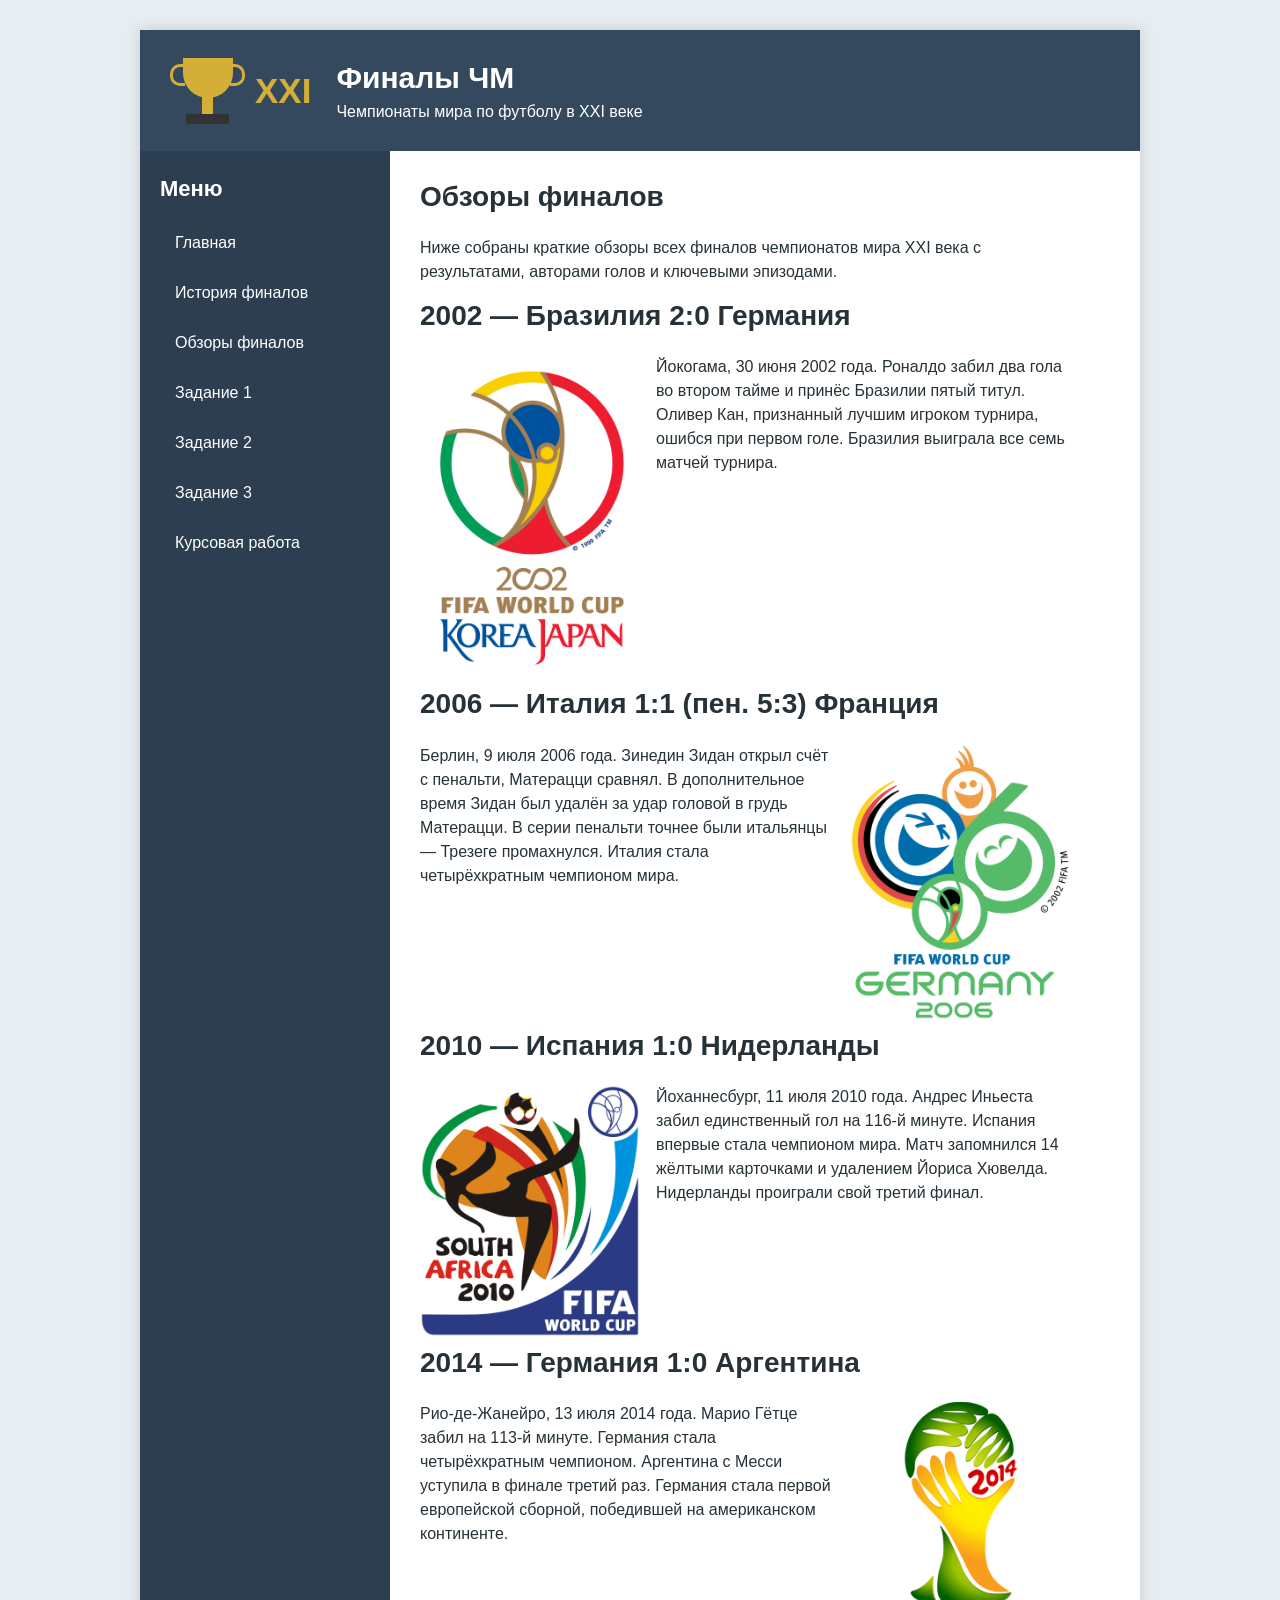
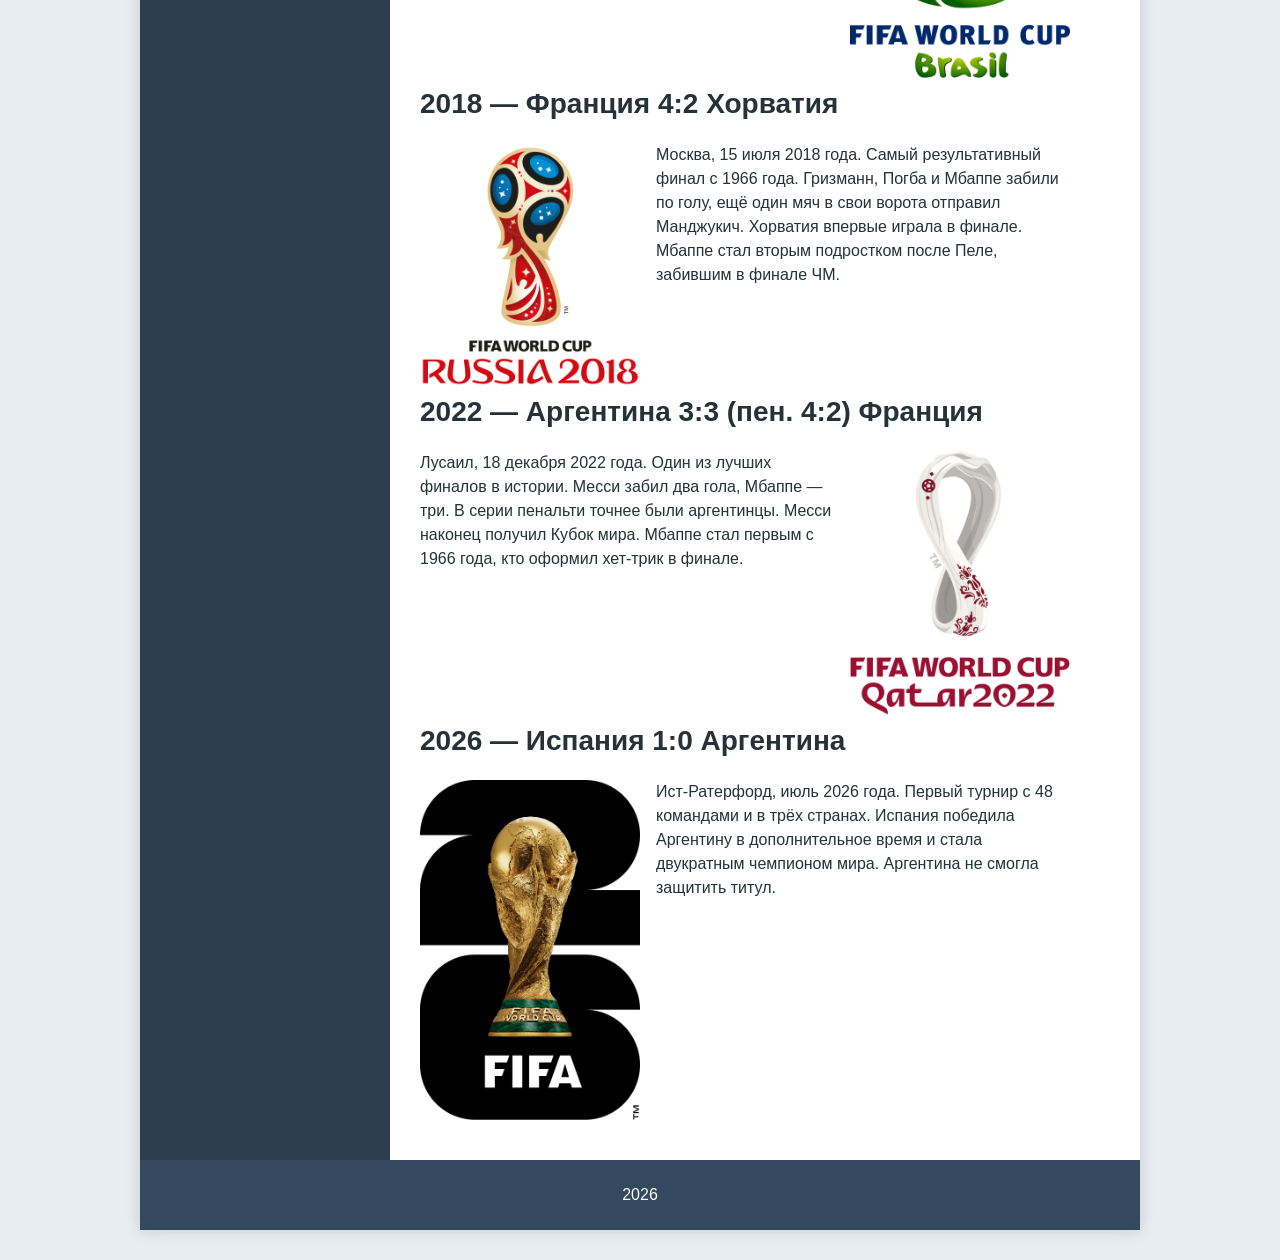
==== finals.html @ 85213d67 "Initial commit" ====
<!DOCTYPE html>
<html lang="ru">
<head>
    <meta charset="UTF-8">
    <meta name="viewport" content="width=device-width, initial-scale=1.0">

    <title>Обзоры финалов ЧМ XXI века</title>

    <link rel="stylesheet" href="css/style.css">
    <link rel="stylesheet" href="css/logo-football.css">
</head>

<body>

    <div id="container">

        <header id="header">

            <div class="football-logo">

                <div class="trophy">
                    <div class="cup"></div>
                    <div class="stem"></div>
                    <div class="base"></div>
                </div>

                <span class="football-logo__number">XXI</span>

            </div>

            <div class="header-text">
                <h1>Финалы ЧМ</h1>
                <p>Чемпионаты мира по футболу в XXI веке</p>
            </div>

        </header>


        <div id="layout">

            <nav id="menu"></nav>


            <main id="content">

                <article>

                    <h2>Обзоры финалов</h2>

                    <p>
                        Ниже собраны краткие обзоры всех финалов
                        чемпионатов мира XXI века с результатами,
                        авторами голов и ключевыми эпизодами.
                    </p>

                    <h2>2002 — Бразилия 2:0 Германия</h2>
                    <img src="images/2002.jpg" alt="Финал 2002" class="article-img">
                    <p>
                        Йокогама, 30 июня 2002 года. Роналдо забил
                        два гола во втором тайме и принёс Бразилии
                        пятый титул. Оливер Кан, признанный лучшим
                        игроком турнира, ошибся при первом голе.
                        Бразилия выиграла все семь матчей турнира.
                    </p>
                    <div class="clear"></div>

                    <h2>2006 — Италия 1:1 (пен. 5:3) Франция</h2>
                    <img src="images/2006.jpg" alt="Финал 2006" class="article-img right">
                    <p>
                        Берлин, 9 июля 2006 года. Зинедин Зидан
                        открыл счёт с пенальти, Матерацци сравнял.
                        В дополнительное время Зидан был удалён
                        за удар головой в грудь Матерацци. В серии
                        пенальти точнее были итальянцы — Трезеге
                        промахнулся. Италия стала четырёхкратным
                        чемпионом мира.
                    </p>
                    <div class="clear"></div>

                    <h2>2010 — Испания 1:0 Нидерланды</h2>
                    <img src="images/2010.jpg" alt="Финал 2010" class="article-img">
                    <p>
                        Йоханнесбург, 11 июля 2010 года. Андрес Иньеста
                        забил единственный гол на 116-й минуте.
                        Испания впервые стала чемпионом мира.
                        Матч запомнился 14 жёлтыми карточками
                        и удалением Йориса Хювелда. Нидерланды
                        проиграли свой третий финал.
                    </p>
                    <div class="clear"></div>

                    <h2>2014 — Германия 1:0 Аргентина</h2>
                    <img src="images/2014.jpg" alt="Финал 2014" class="article-img right">
                    <p>
                        Рио-де-Жанейро, 13 июля 2014 года.
                        Марио Гётце забил на 113-й минуте.
                        Германия стала четырёхкратным чемпионом.
                        Аргентина с Месси уступила в финале третий раз.
                        Германия стала первой европейской сборной,
                        победившей на американском континенте.
                    </p>
                    <div class="clear"></div>

                    <h2>2018 — Франция 4:2 Хорватия</h2>
                    <img src="images/2018.jpg" alt="Финал 2018" class="article-img">
                    <p>
                        Москва, 15 июля 2018 года. Самый результативный
                        финал с 1966 года. Гризманн, Погба и Мбаппе
                        забили по голу, ещё один мяч в свои ворота
                        отправил Манджукич. Хорватия впервые играла
                        в финале. Мбаппе стал вторым подростком после
                        Пеле, забившим в финале ЧМ.
                    </p>
                    <div class="clear"></div>

                    <h2>2022 — Аргентина 3:3 (пен. 4:2) Франция</h2>
                    <img src="images/2022.jpg" alt="Финал 2022" class="article-img right">
                    <p>
                        Лусаил, 18 декабря 2022 года. Один из лучших
                        финалов в истории. Месси забил два гола,
                        Мбаппе — три. В серии пенальти точнее были
                        аргентинцы. Месси наконец получил Кубок мира.
                        Мбаппе стал первым с 1966 года, кто оформил
                        хет-трик в финале.
                    </p>
                    <div class="clear"></div>

                    <h2>2026 — Испания 1:0 Аргентина</h2>
                    <img src="images/2026.jpg" alt="Финал 2026" class="article-img">
                    <p>
                        Ист-Ратерфорд, июль 2026 года. Первый
                        турнир с 48 командами и в трёх странах.
                        Испания победила Аргентину в дополнительное
                        время и стала двукратным чемпионом мира.
                        Аргентина не смогла защитить титул.
                    </p>
                    <div class="clear"></div>

                </article>

            </main>

        </div>


        <footer id="footer">

            <p>2026</p>

        </footer>

    </div>
    <script src="js/menu.js" defer></script>
</body>
</html>
---- css/style.css ----
* {
    box-sizing: border-box;
}

body {
    margin: 0;
    font-family: Arial, sans-serif;
    background-color: #e8edf2;
    color: #263238;
}


#container {
    width: 1000px;
    min-height: 600px;
    margin: 30px auto;

    background-color: #ffffff;

    box-shadow: 0 0 15px rgba(0, 0, 0, 0.15);
}


#header {
    min-height: 121px;
    padding: 20px 30px;

    display: flex;
    align-items: center;
    gap: 25px;

    background-color: #34495e;
    color: #ffffff;
}

.header-text h1 {
    margin: 0 0 8px;

    font-size: 30px;
}

.header-text p {
    margin: 0;

    font-size: 16px;
}


#layout {
    display: flex;
    min-height: 500px;
}


#menu {
    width: 250px;
    flex-shrink: 0;

    padding: 25px 20px;

    background-color: #2c3e50;
    color: #ffffff;
}

#menu h2 {
    margin-top: 0;
    margin-bottom: 20px;

    font-size: 22px;
}


#menu ul {
    margin: 0;
    padding: 0;

    list-style: none;
}

#menu li {
    margin-bottom: 8px;
}

#menu a {
    display: block;

    padding: 12px 15px;

    color: #ffffff;
    text-decoration: none;

    border-radius: 5px;
}

#menu a:hover {
    background-color: #3498db;
}


#content {
    flex: 1;

    padding: 30px;
    background-color: #ffffff;
}

#content article {
    max-width: 650px;
}

#content h2 {
    margin-top: 0;

    font-size: 28px;
}

#content p {
    line-height: 1.5;
}


#footer {
    min-height: 70px;

    display: flex;
    align-items: center;
    justify-content: center;

    padding: 15px;

    color: #ffffff;
    background-color: #34495e;
}

#footer p {
    margin: 0;
}

.article-img {
    float: left;
    width: 220px;
    max-width: 45%;
    margin: 0 16px 10px 0;
    border-radius: 8px;
}

.article-img.right {
    float: right;
    margin: 0 0 10px 16px;
}

.clear {
    clear: both;
}



@media (max-width: 1000px) {

    #container {
        width: 95%;
    }

}

@media (max-width: 700px) {

    #layout {
        flex-direction: column;
    }

    #menu {
        width: 100%;
    }

    #menu ul {
        display: flex;
        flex-wrap: wrap;
        gap: 8px;
    }

    #menu li {
        margin: 0;
    }

    #content {
        width: 100%;
    }

    #header {
        flex-direction: column;
        align-items: flex-start;
    }

}
---- css/logo-football.css ----
.football-logo {
    font-size: 5px;
    display: inline-flex;
    align-items: center;
    gap: 2em;
}

.trophy {
    display: flex;
    flex-direction: column;
    align-items: center;
    position: relative;
    padding: 0 2.5em;
    flex-shrink: 0;
}

.cup {
    width: 10em;
    height: 8em;
    background: #d4af37;
    border-bottom-left-radius: 5em;
    border-bottom-right-radius: 5em;
    position: relative;
    z-index: 1;
}

.cup::before,
.cup::after {
    content: "";
    position: absolute;
    top: 1.2em;
    width: 3em;
    height: 4.5em;
    border: 0.7em solid #d4af37;
    box-sizing: border-box;
    z-index: -1;
}

.cup::before {
    left: -2.5em;
    border-right: none;
    border-radius: 2em 0 0 2em;
}

.cup::after {
    right: -2.5em;
    border-left: none;
    border-radius: 0 2em 2em 0;
}

.stem {
    width: 2.2em;
    height: 3.5em;
    background: #d4af37;
    margin-top: -0.3em;
}

.base {
    width: 8.5em;
    height: 2em;
    background: #333333;
    border-radius: 0.4em;
}

.football-logo__number {
    font-size: 7em;
    font-weight: bold;
    color: #d4af37;
    font-family: Arial, sans-serif;
    line-height: 1;
}

@media (max-width: 700px) {
    .football-logo {
        font-size: 3px;
    }
}

@media (max-width: 400px) {
    .football-logo {
        font-size: 3px;
    }
}
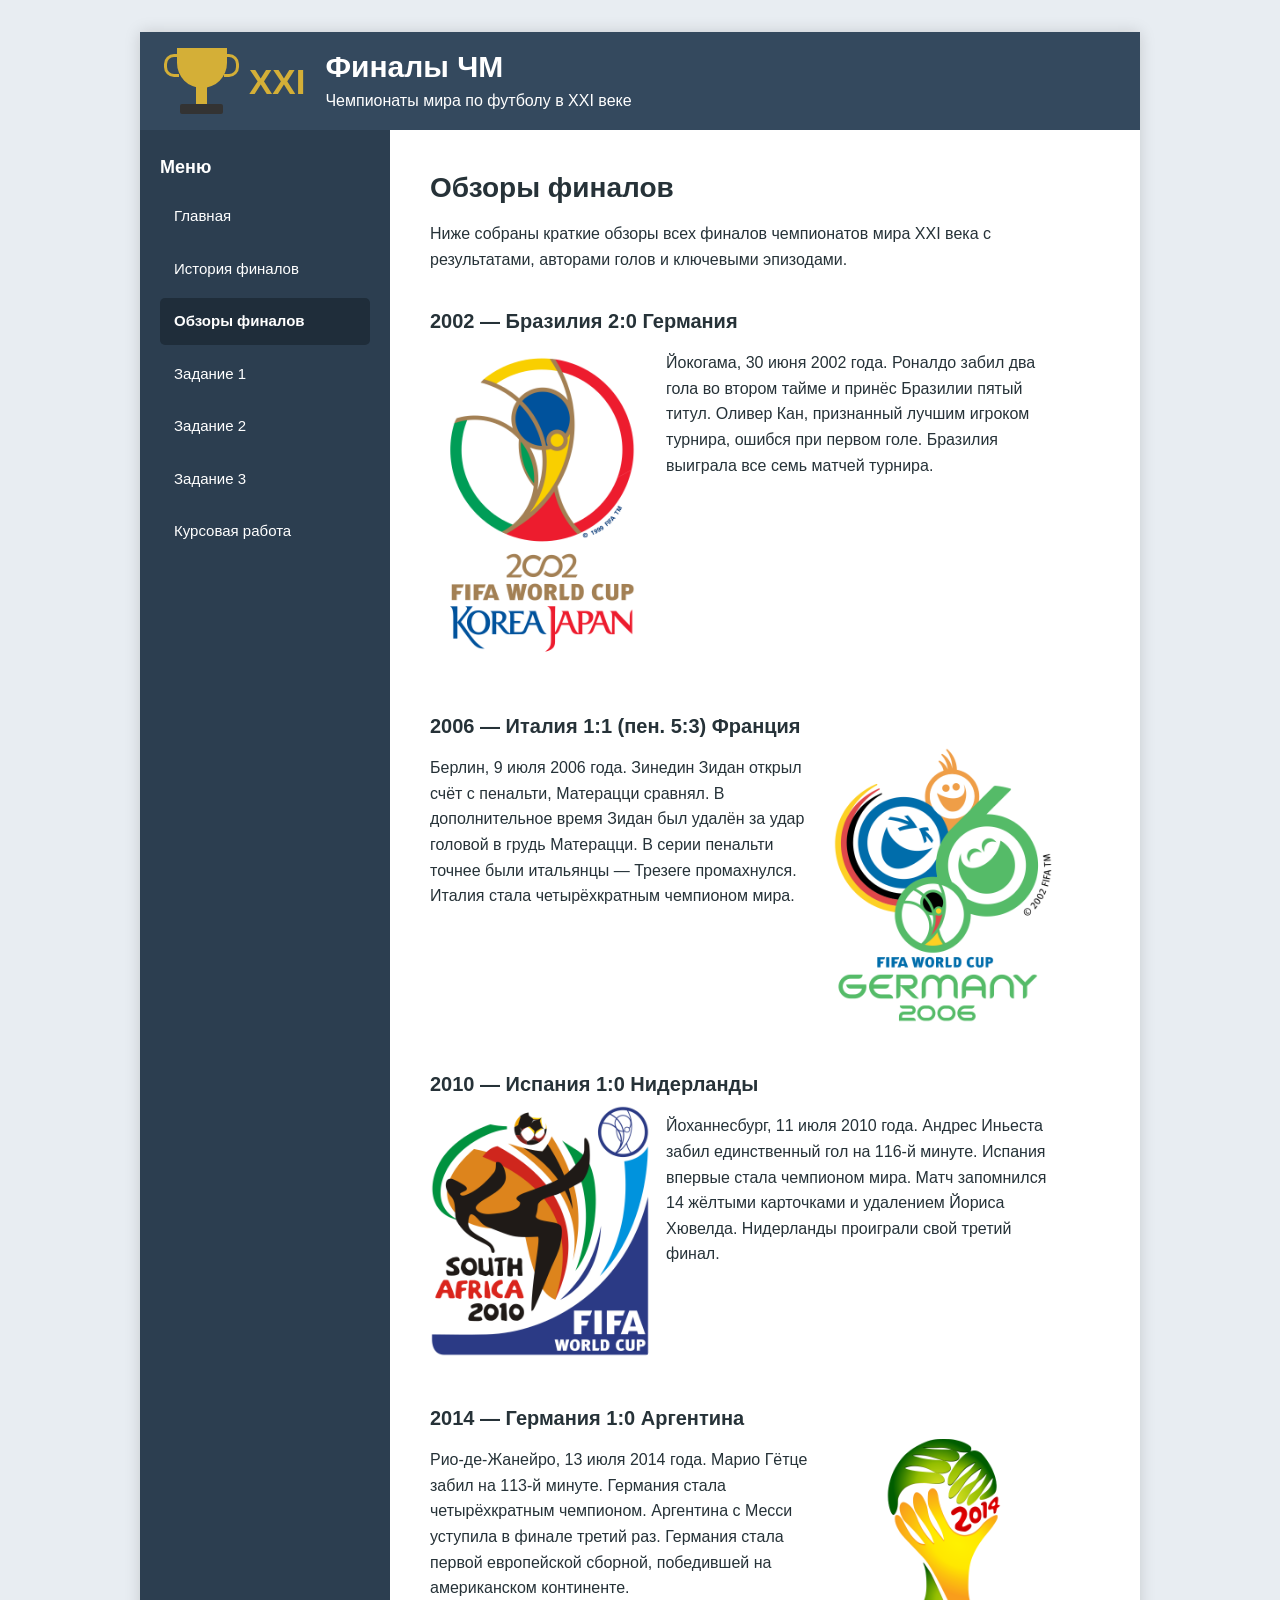
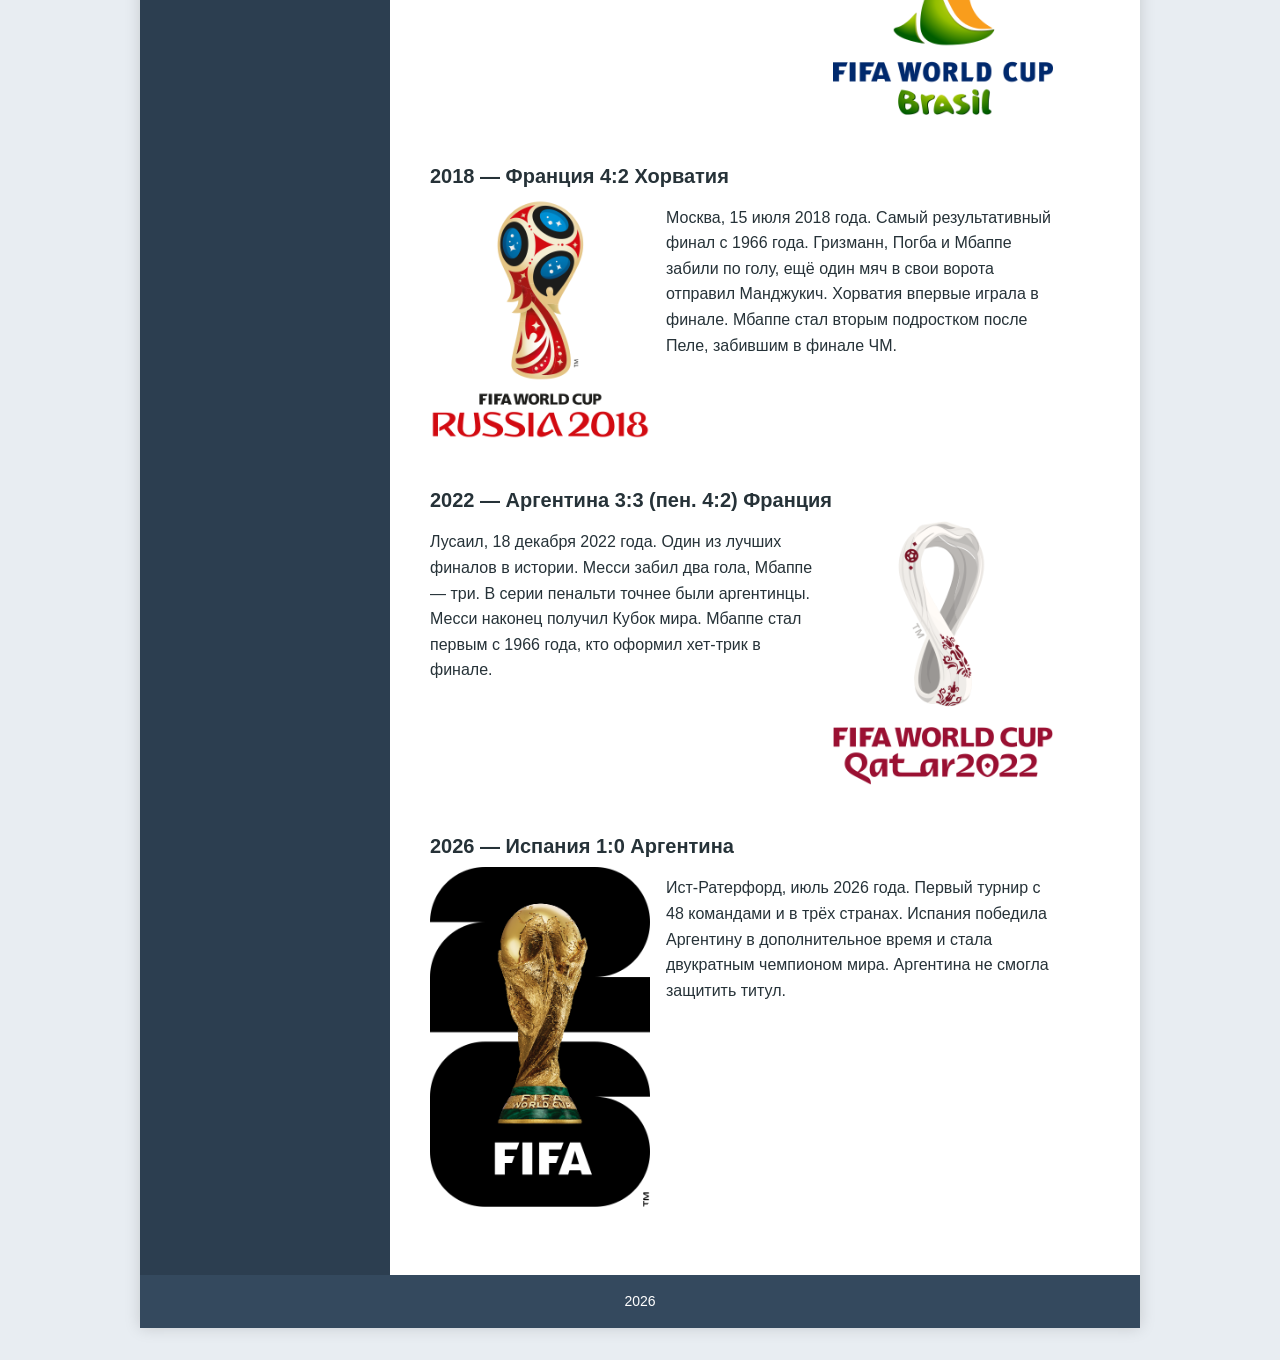
==== commit 8f272b6e: "adaptation" ====
--- a/finals.html
+++ b/finals.html
@@ -3,58 +3,43 @@
 <head>
     <meta charset="UTF-8">
     <meta name="viewport" content="width=device-width, initial-scale=1.0">
-
     <title>Обзоры финалов ЧМ XXI века</title>
-
     <link rel="stylesheet" href="css/style.css">
     <link rel="stylesheet" href="css/logo-football.css">
 </head>
+<body>
+<div id="container">
+    <header id="header">
+        <div class="football-logo">
+            <div class="trophy">
+                <div class="cup"></div>
+                <div class="stem"></div>
+                <div class="base"></div>
+            </div>
+            <span class="football-logo__number">XXI</span>
+        </div>
+        <div class="header-text">
+            <h1>Финалы ЧМ</h1>
+            <p>Чемпионаты мира по футболу в XXI веке</p>
+        </div>
+    </header>
 
-<body>
+    <div id="layout">
+        <nav id="menu"></nav>
 
-    <div id="container">
+        <main id="content">
+            <article>
+                <h2>Обзоры финалов</h2>
 
-        <header id="header">
+                <p>
+                    Ниже собраны краткие обзоры всех финалов
+                    чемпионатов мира XXI века с результатами,
+                    авторами голов и ключевыми эпизодами.
+                </p>
 
-            <div class="football-logo">
-
-                <div class="trophy">
-                    <div class="cup"></div>
-                    <div class="stem"></div>
-                    <div class="base"></div>
-                </div>
-
-                <span class="football-logo__number">XXI</span>
-
-            </div>
-
-            <div class="header-text">
-                <h1>Финалы ЧМ</h1>
-                <p>Чемпионаты мира по футболу в XXI веке</p>
-            </div>
-
-        </header>
-
-
-        <div id="layout">
-
-            <nav id="menu"></nav>
-
-
-            <main id="content">
-
-                <article>
-
-                    <h2>Обзоры финалов</h2>
-
-                    <p>
-                        Ниже собраны краткие обзоры всех финалов
-                        чемпионатов мира XXI века с результатами,
-                        авторами голов и ключевыми эпизодами.
-                    </p>
-
-                    <h2>2002 — Бразилия 2:0 Германия</h2>
-                    <img src="images/2002.jpg" alt="Финал 2002" class="article-img">
+                <section>
+                    <h3>2002 — Бразилия 2:0 Германия</h3>
+                    <img src="images/2002.jpg" alt="Роналдо празднует победу в финале ЧМ-2002" class="article-img" loading="lazy">
                     <p>
                         Йокогама, 30 июня 2002 года. Роналдо забил
                         два гола во втором тайме и принёс Бразилии
@@ -62,10 +47,11 @@
                         игроком турнира, ошибся при первом голе.
                         Бразилия выиграла все семь матчей турнира.
                     </p>
-                    <div class="clear"></div>
+                </section>
 
-                    <h2>2006 — Италия 1:1 (пен. 5:3) Франция</h2>
-                    <img src="images/2006.jpg" alt="Финал 2006" class="article-img right">
+                <section>
+                    <h3>2006 — Италия 1:1 (пен. 5:3) Франция</h3>
+                    <img src="images/2006.jpg" alt="Зинедин Зидан в финале ЧМ-2006" class="article-img right" loading="lazy">
                     <p>
                         Берлин, 9 июля 2006 года. Зинедин Зидан
                         открыл счёт с пенальти, Матерацци сравнял.
@@ -75,10 +61,11 @@
                         промахнулся. Италия стала четырёхкратным
                         чемпионом мира.
                     </p>
-                    <div class="clear"></div>
+                </section>
 
-                    <h2>2010 — Испания 1:0 Нидерланды</h2>
-                    <img src="images/2010.jpg" alt="Финал 2010" class="article-img">
+                <section>
+                    <h3>2010 — Испания 1:0 Нидерланды</h3>
+                    <img src="images/2010.jpg" alt="Андрес Иньеста забивает победный гол в финале ЧМ-2010" class="article-img" loading="lazy">
                     <p>
                         Йоханнесбург, 11 июля 2010 года. Андрес Иньеста
                         забил единственный гол на 116-й минуте.
@@ -87,10 +74,11 @@
                         и удалением Йориса Хювелда. Нидерланды
                         проиграли свой третий финал.
                     </p>
-                    <div class="clear"></div>
+                </section>
 
-                    <h2>2014 — Германия 1:0 Аргентина</h2>
-                    <img src="images/2014.jpg" alt="Финал 2014" class="article-img right">
+                <section>
+                    <h3>2014 — Германия 1:0 Аргентина</h3>
+                    <img src="images/2014.jpg" alt="Марио Гётце забивает победный гол в финале ЧМ-2014" class="article-img right" loading="lazy">
                     <p>
                         Рио-де-Жанейро, 13 июля 2014 года.
                         Марио Гётце забил на 113-й минуте.
@@ -99,10 +87,11 @@
                         Германия стала первой европейской сборной,
                         победившей на американском континенте.
                     </p>
-                    <div class="clear"></div>
+                </section>
 
-                    <h2>2018 — Франция 4:2 Хорватия</h2>
-                    <img src="images/2018.jpg" alt="Финал 2018" class="article-img">
+                <section>
+                    <h3>2018 — Франция 4:2 Хорватия</h3>
+                    <img src="images/2018.jpg" alt="Килиан Мбаппе в финале ЧМ-2018" class="article-img" loading="lazy">
                     <p>
                         Москва, 15 июля 2018 года. Самый результативный
                         финал с 1966 года. Гризманн, Погба и Мбаппе
@@ -111,10 +100,11 @@
                         в финале. Мбаппе стал вторым подростком после
                         Пеле, забившим в финале ЧМ.
                     </p>
-                    <div class="clear"></div>
+                </section>
 
-                    <h2>2022 — Аргентина 3:3 (пен. 4:2) Франция</h2>
-                    <img src="images/2022.jpg" alt="Финал 2022" class="article-img right">
+                <section>
+                    <h3>2022 — Аргентина 3:3 (пен. 4:2) Франция</h3>
+                    <img src="images/2022.jpg" alt="Лионель Месси с Кубком мира после финала ЧМ-2022" class="article-img right" loading="lazy">
                     <p>
                         Лусаил, 18 декабря 2022 года. Один из лучших
                         финалов в истории. Месси забил два гола,
@@ -123,10 +113,11 @@
                         Мбаппе стал первым с 1966 года, кто оформил
                         хет-трик в финале.
                     </p>
-                    <div class="clear"></div>
+                </section>
 
-                    <h2>2026 — Испания 1:0 Аргентина</h2>
-                    <img src="images/2026.jpg" alt="Финал 2026" class="article-img">
+                <section>
+                    <h3>2026 — Испания 1:0 Аргентина</h3>
+                    <img src="images/2026.jpg" alt="Сборная Испании празднует победу в финале ЧМ-2026" class="article-img" loading="lazy">
                     <p>
                         Ист-Ратерфорд, июль 2026 года. Первый
                         турнир с 48 командами и в трёх странах.
@@ -134,22 +125,15 @@
                         время и стала двукратным чемпионом мира.
                         Аргентина не смогла защитить титул.
                     </p>
-                    <div class="clear"></div>
+                </section>
+            </article>
+        </main>
+    </div>
 
-                </article>
-
-            </main>
-
-        </div>
-
-
-        <footer id="footer">
-
-            <p>2026</p>
-
-        </footer>
-
-    </div>
-    <script src="js/menu.js" defer></script>
+    <footer id="footer">
+        <p>2026</p>
+    </footer>
+</div>
+<script src="js/menu.js" defer></script>
 </body>
 </html>
--- a/css/style.css
+++ b/css/style.css
@@ -1,195 +1,200 @@
-* {
-    box-sizing: border-box;
-}
+*, *::before, *::after { box-sizing: border-box; }
+
+html { -webkit-text-size-adjust: 100%; }
 
 body {
     margin: 0;
     font-family: Arial, sans-serif;
     background-color: #e8edf2;
     color: #263238;
-}
-
+    line-height: 1.5;
+}
+
+img { max-width: 100%; height: auto; display: block; }
 
 #container {
-    width: 1000px;
-    min-height: 600px;
-    margin: 30px auto;
-
+    width: 100%;
+    max-width: 1000px;
+    margin: 0 auto;
+    min-height: 100vh;
+    display: flex;
+    flex-direction: column;
     background-color: #ffffff;
-
     box-shadow: 0 0 15px rgba(0, 0, 0, 0.15);
 }
 
-
 #header {
-    min-height: 121px;
-    padding: 20px 30px;
-
+    padding: 0.75rem 1rem;
     display: flex;
     align-items: center;
-    gap: 25px;
-
+    gap: 0.75rem;
+    flex-wrap: wrap;
     background-color: #34495e;
     color: #ffffff;
 }
 
 .header-text h1 {
-    margin: 0 0 8px;
-
-    font-size: 30px;
+    margin: 0 0 0.25rem;
+    font-size: clamp(1.125rem, 5vw, 1.875rem);
+    line-height: 1.2;
 }
 
 .header-text p {
     margin: 0;
-
-    font-size: 16px;
-}
-
+    font-size: clamp(0.75rem, 3vw, 1rem);
+}
 
 #layout {
-    display: flex;
-    min-height: 500px;
-}
-
+    display: grid;
+    grid-template-columns: 1fr;
+    flex: 1;
+}
 
 #menu {
-    width: 250px;
-    flex-shrink: 0;
-
-    padding: 25px 20px;
-
+    padding: 1rem;
     background-color: #2c3e50;
     color: #ffffff;
 }
 
-#menu h2 {
-    margin-top: 0;
-    margin-bottom: 20px;
-
-    font-size: 22px;
-}
-
+#menu .menu-title {
+    margin: 0 0 0.75rem;
+    font-size: 1.125rem;
+    font-weight: bold;
+}
 
 #menu ul {
     margin: 0;
     padding: 0;
-
     list-style: none;
 }
 
-#menu li {
-    margin-bottom: 8px;
-}
+#menu li { margin-bottom: 0.375rem; }
+#menu li:last-child { margin-bottom: 0; }
 
 #menu a {
     display: block;
-
-    padding: 12px 15px;
-
+    padding: 0.75rem 0.875rem;
     color: #ffffff;
     text-decoration: none;
-
     border-radius: 5px;
-}
-
-#menu a:hover {
+    font-size: 0.9375rem;
+}
+
+#menu a:hover,
+#menu a:focus-visible {
     background-color: #3498db;
-}
-
+    outline: 2px solid #ffffff;
+    outline-offset: 2px;
+}
+
+#menu a.active {
+    background-color: #1f2d3a;
+    font-weight: bold;
+}
+
+@media (max-width: 599px) {
+    #menu ul {
+        display: flex;
+        gap: 0.5rem;
+        overflow-x: auto;
+        padding-bottom: 0.5rem;
+        -webkit-overflow-scrolling: touch;
+    }
+    #menu li {
+        margin: 0;
+        flex-shrink: 0;
+    }
+    #menu a { white-space: nowrap; }
+}
 
 #content {
-    flex: 1;
-
-    padding: 30px;
+    padding: 1rem;
     background-color: #ffffff;
 }
 
-#content article {
-    max-width: 650px;
-}
+#content article { display: flow-root; }
+#content section { display: flow-root; margin-bottom: 1rem; }
 
 #content h2 {
-    margin-top: 0;
-
-    font-size: 28px;
-}
-
-#content p {
-    line-height: 1.5;
-}
-
+    margin-top: 1.5rem;
+    margin-bottom: 0.75rem;
+    font-size: clamp(1.25rem, 4.5vw, 1.75rem);
+    line-height: 1.25;
+}
+
+#content h2:first-child { margin-top: 0; }
+
+#content h3 {
+    margin-top: 1.25rem;
+    margin-bottom: 0.5rem;
+    font-size: clamp(1.0625rem, 3.5vw, 1.25rem);
+    line-height: 1.3;
+}
+
+#content p { line-height: 1.6; }
+
+.article-img {
+    float: none;
+    width: 100%;
+    max-width: 100%;
+    margin: 0 0 1rem;
+    border-radius: 8px;
+}
+
+.article-img.right {
+    float: none;
+    margin: 0 0 1rem;
+}
 
 #footer {
-    min-height: 70px;
-
+    padding: 1rem;
     display: flex;
     align-items: center;
     justify-content: center;
-
-    padding: 15px;
-
     color: #ffffff;
     background-color: #34495e;
-}
-
-#footer p {
-    margin: 0;
-}
-
-.article-img {
-    float: left;
-    width: 220px;
-    max-width: 45%;
-    margin: 0 16px 10px 0;
-    border-radius: 8px;
-}
-
-.article-img.right {
-    float: right;
-    margin: 0 0 10px 16px;
-}
-
-.clear {
-    clear: both;
-}
-
-
-
-@media (max-width: 1000px) {
-
+    font-size: 0.875rem;
+}
+
+#footer p { margin: 0; }
+
+@media (min-width: 600px) {
     #container {
-        width: 95%;
-    }
-
-}
-
-@media (max-width: 700px) {
-
-    #layout {
-        flex-direction: column;
-    }
-
-    #menu {
-        width: 100%;
-    }
-
-    #menu ul {
-        display: flex;
-        flex-wrap: wrap;
-        gap: 8px;
-    }
-
-    #menu li {
-        margin: 0;
-    }
-
-    #content {
-        width: 100%;
-    }
-
+        width: 96%;
+        margin: 0.5rem auto;
+    }
     #header {
-        flex-direction: column;
-        align-items: flex-start;
-    }
-
+        padding: 1rem 1.5rem;
+        gap: 1.25rem;
+        flex-wrap: nowrap;
+    }
+    #content { padding: 1.5rem 2rem; }
+    #menu { padding: 1.25rem 1.5rem; }
+    .article-img {
+        float: left;
+        width: 40%;
+        max-width: 220px;
+        margin: 0 1rem 0.75rem 0;
+    }
+    .article-img.right {
+        float: right;
+        margin: 0 0 0.75rem 1rem;
+    }
+}
+
+@media (min-width: 900px) {
+    #container {
+        width: 94%;
+        margin: 1rem auto;
+    }
+    #layout { grid-template-columns: 240px 1fr; }
+    #menu { padding: 1.5rem 1.25rem; }
+    #content { padding: 2rem; }
+    #content article { max-width: 70ch; }
+}
+
+@media (min-width: 1200px) {
+    #container { margin: 2rem auto; }
+    #layout { grid-template-columns: 250px 1fr; }
+    #content { padding: 2.5rem; }
 }
--- a/css/logo-football.css
+++ b/css/logo-football.css
@@ -70,12 +70,6 @@
     line-height: 1;
 }
 
-@media (max-width: 700px) {
-    .football-logo {
-        font-size: 3px;
-    }
-}
-
 @media (max-width: 400px) {
     .football-logo {
         font-size: 3px;
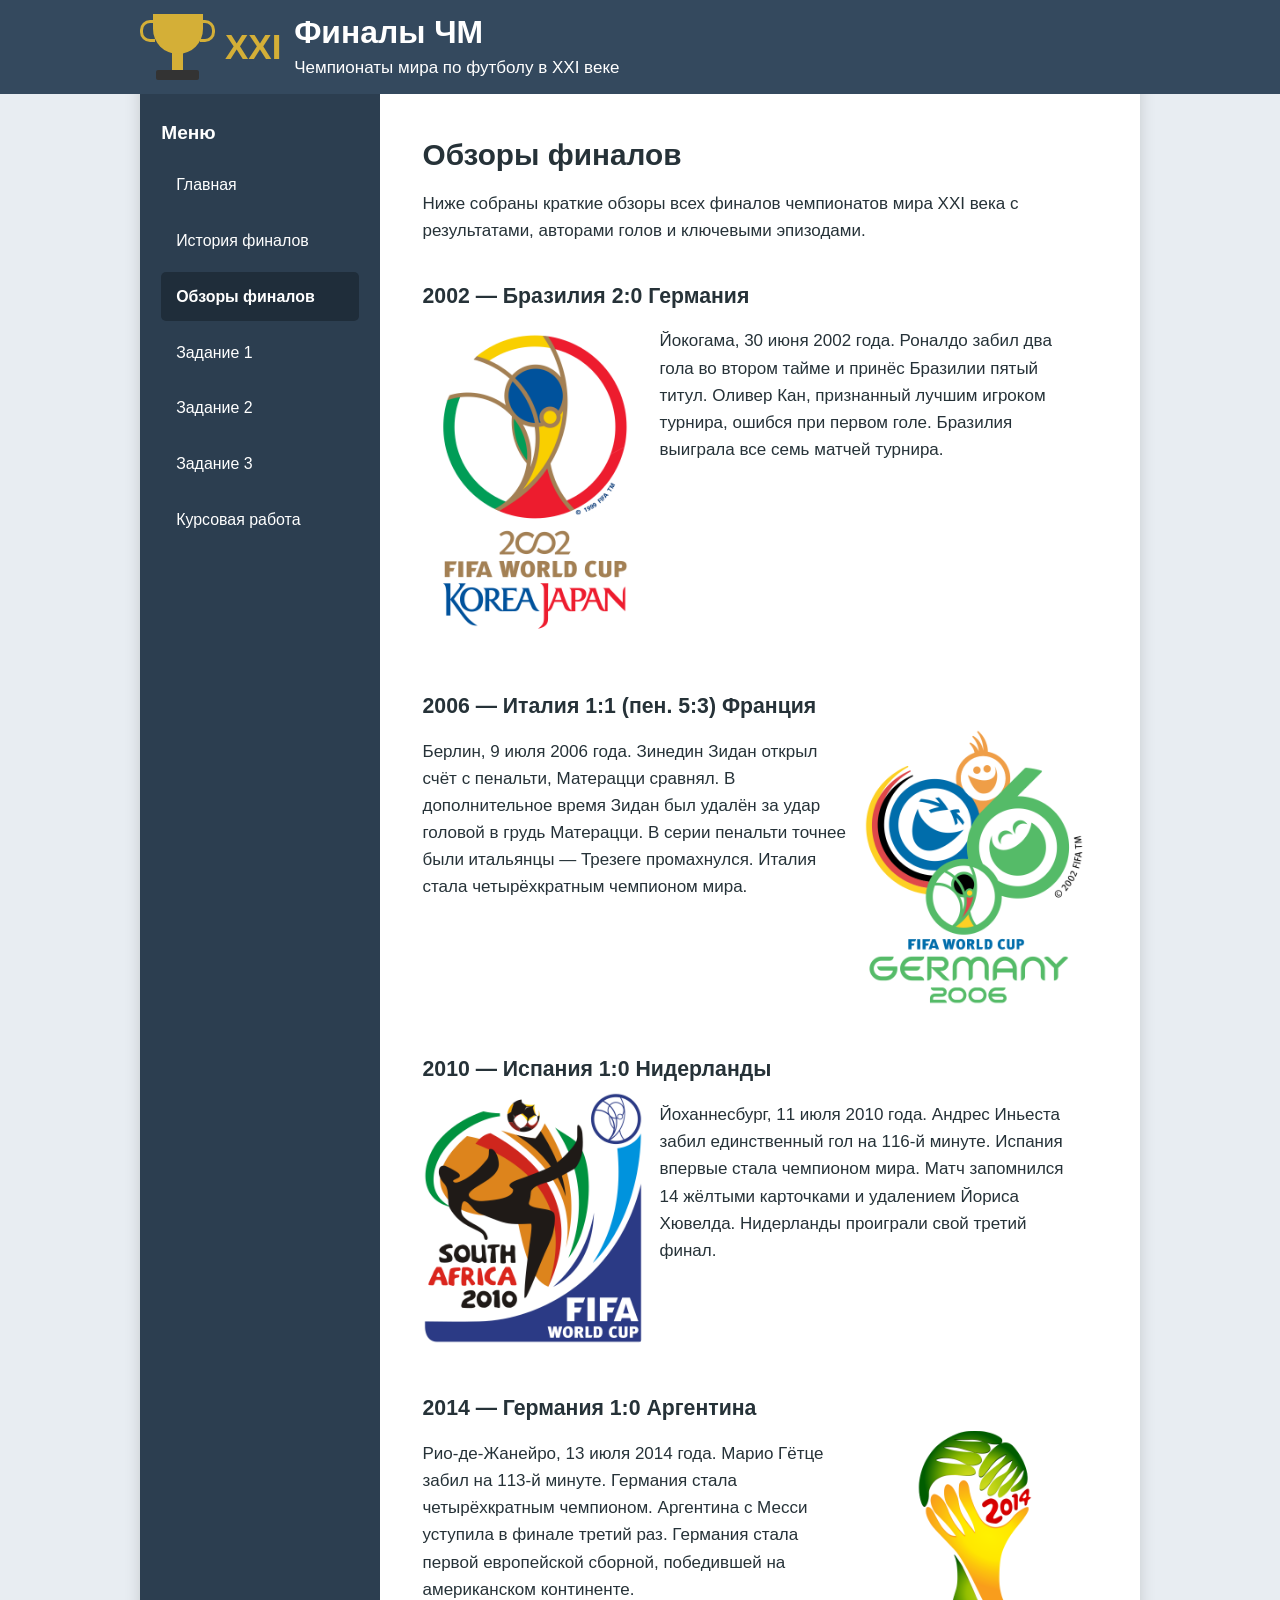
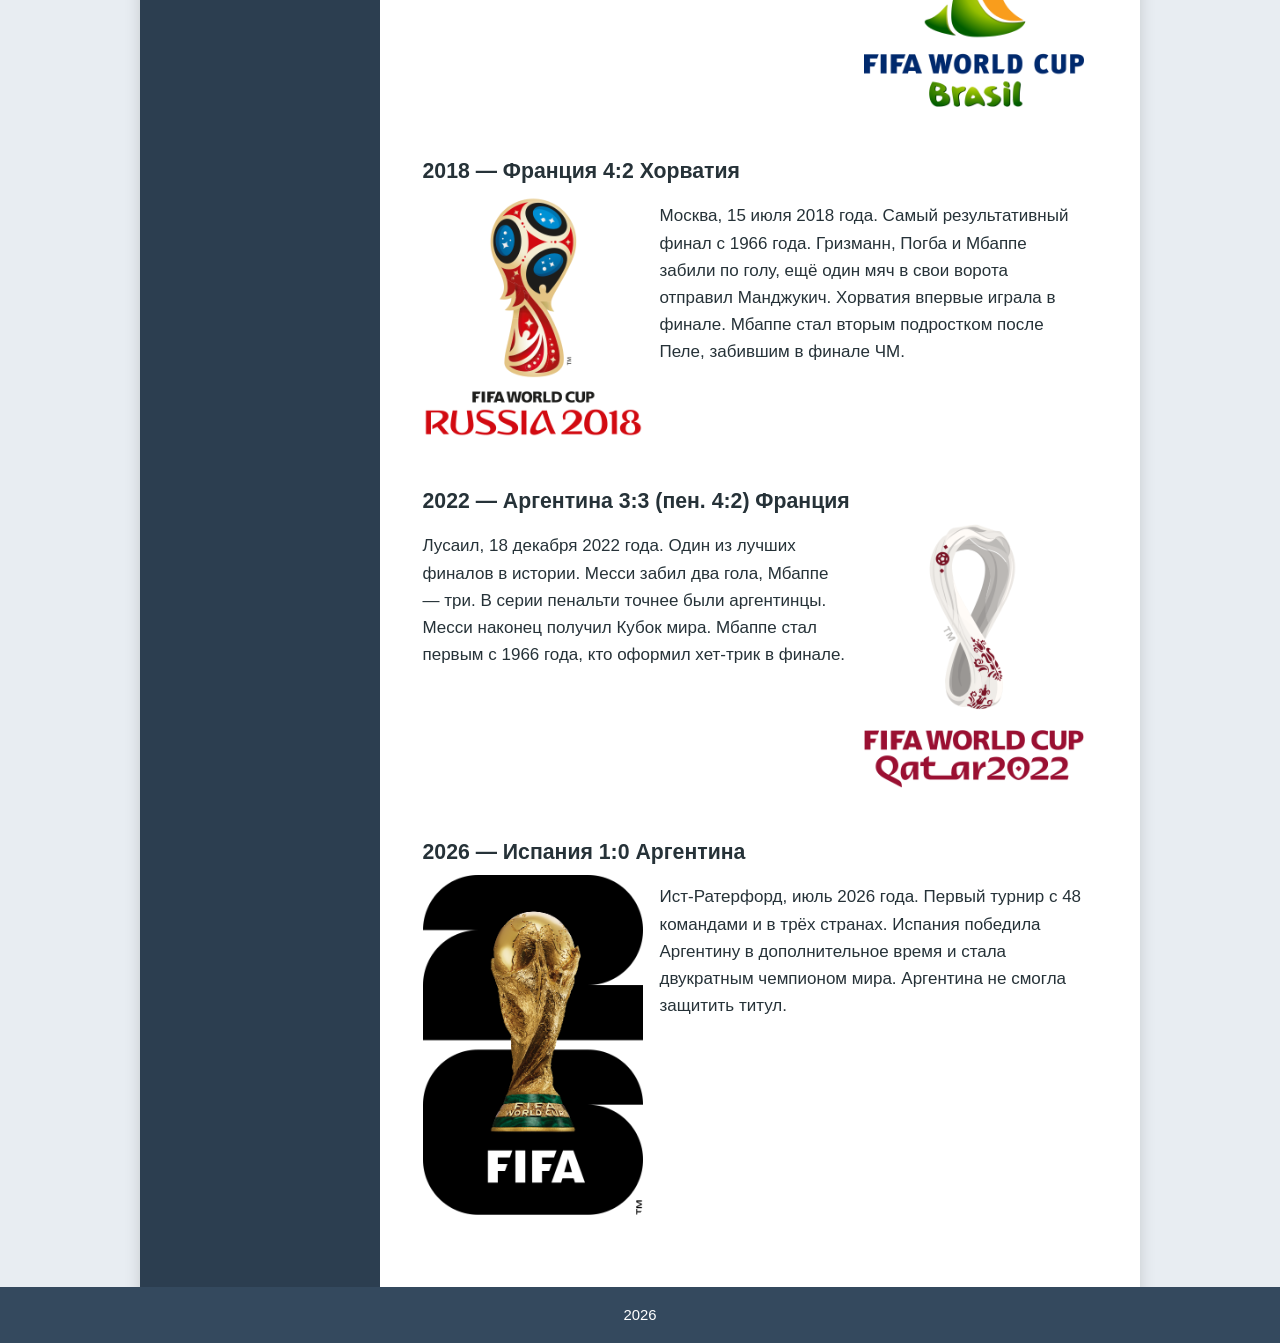
==== commit ea771a5b: "remove scroll" ====
--- a/finals.html
+++ b/finals.html
@@ -39,7 +39,7 @@
 
                 <section>
                     <h3>2002 — Бразилия 2:0 Германия</h3>
-                    <img src="images/2002.jpg" alt="Роналдо празднует победу в финале ЧМ-2002" class="article-img" loading="lazy">
+                    <img src="images/2002.jpg" alt="ЧМ-2002" class="article-img" loading="lazy">
                     <p>
                         Йокогама, 30 июня 2002 года. Роналдо забил
                         два гола во втором тайме и принёс Бразилии
@@ -51,7 +51,7 @@
 
                 <section>
                     <h3>2006 — Италия 1:1 (пен. 5:3) Франция</h3>
-                    <img src="images/2006.jpg" alt="Зинедин Зидан в финале ЧМ-2006" class="article-img right" loading="lazy">
+                    <img src="images/2006.jpg" alt="ЧМ-2006" class="article-img right" loading="lazy">
                     <p>
                         Берлин, 9 июля 2006 года. Зинедин Зидан
                         открыл счёт с пенальти, Матерацци сравнял.
@@ -65,7 +65,7 @@
 
                 <section>
                     <h3>2010 — Испания 1:0 Нидерланды</h3>
-                    <img src="images/2010.jpg" alt="Андрес Иньеста забивает победный гол в финале ЧМ-2010" class="article-img" loading="lazy">
+                    <img src="images/2010.jpg" alt="ЧМ-2010" class="article-img" loading="lazy">
                     <p>
                         Йоханнесбург, 11 июля 2010 года. Андрес Иньеста
                         забил единственный гол на 116-й минуте.
@@ -78,7 +78,7 @@
 
                 <section>
                     <h3>2014 — Германия 1:0 Аргентина</h3>
-                    <img src="images/2014.jpg" alt="Марио Гётце забивает победный гол в финале ЧМ-2014" class="article-img right" loading="lazy">
+                    <img src="images/2014.jpg" alt="ЧМ-2014" class="article-img right" loading="lazy">
                     <p>
                         Рио-де-Жанейро, 13 июля 2014 года.
                         Марио Гётце забил на 113-й минуте.
@@ -91,7 +91,7 @@
 
                 <section>
                     <h3>2018 — Франция 4:2 Хорватия</h3>
-                    <img src="images/2018.jpg" alt="Килиан Мбаппе в финале ЧМ-2018" class="article-img" loading="lazy">
+                    <img src="images/2018.jpg" alt="ЧМ-2018" class="article-img" loading="lazy">
                     <p>
                         Москва, 15 июля 2018 года. Самый результативный
                         финал с 1966 года. Гризманн, Погба и Мбаппе
@@ -104,7 +104,7 @@
 
                 <section>
                     <h3>2022 — Аргентина 3:3 (пен. 4:2) Франция</h3>
-                    <img src="images/2022.jpg" alt="Лионель Месси с Кубком мира после финала ЧМ-2022" class="article-img right" loading="lazy">
+                    <img src="images/2022.jpg" alt="ЧМ-2022" class="article-img right" loading="lazy">
                     <p>
                         Лусаил, 18 декабря 2022 года. Один из лучших
                         финалов в истории. Месси забил два гола,
@@ -117,7 +117,7 @@
 
                 <section>
                     <h3>2026 — Испания 1:0 Аргентина</h3>
-                    <img src="images/2026.jpg" alt="Сборная Испании празднует победу в финале ЧМ-2026" class="article-img" loading="lazy">
+                    <img src="images/2026.jpg" alt="ЧМ-2026" class="article-img" loading="lazy">
                     <p>
                         Ист-Ратерфорд, июль 2026 года. Первый
                         турнир с 48 командами и в трёх странах.
--- a/css/style.css
+++ b/css/style.css
@@ -1,16 +1,27 @@
 *, *::before, *::after { box-sizing: border-box; }
 
-html { -webkit-text-size-adjust: 100%; }
+html {
+    font-size: 100%;
+    overflow-x: clip;
+    -webkit-text-size-adjust: 100%;
+}
 
 body {
     margin: 0;
     font-family: Arial, sans-serif;
+    font-size: 1rem;
+    line-height: 1.5;
     background-color: #e8edf2;
     color: #263238;
-    line-height: 1.5;
-}
-
-img { max-width: 100%; height: auto; display: block; }
+    overflow-x: clip;
+}
+
+img, svg, video, canvas, iframe {
+    max-width: 100%;
+    height: auto;
+}
+
+img { display: block; }
 
 #container {
     width: 100%;
@@ -24,7 +35,10 @@
 }
 
 #header {
-    padding: 0.75rem 1rem;
+    width: auto;
+    margin-left: calc(50% - 50vw);
+    margin-right: calc(50% - 50vw);
+    padding: 0.75rem max(1rem, calc(50vw - 500px));
     display: flex;
     align-items: center;
     gap: 0.75rem;
@@ -35,25 +49,71 @@
 
 .header-text h1 {
     margin: 0 0 0.25rem;
-    font-size: clamp(1.125rem, 5vw, 1.875rem);
+    font-size: clamp(1.125rem, 1.5vw + 0.875rem, 1.875rem);
     line-height: 1.2;
 }
 
 .header-text p {
     margin: 0;
-    font-size: clamp(0.75rem, 3vw, 1rem);
-}
+    font-size: clamp(0.8125rem, 0.5vw + 0.75rem, 1rem);
+}
+
+.menu-toggle {
+    display: none;
+    flex-direction: column;
+    justify-content: center;
+    align-items: center;
+    width: 2.75rem;
+    height: 2.75rem;
+    padding: 0;
+    background: transparent;
+    border: 0;
+    border-radius: 4px;
+    color: #ffffff;
+    cursor: pointer;
+    flex-shrink: 0;
+}
+
+.menu-toggle:hover { background-color: rgba(255, 255, 255, 0.12); }
+
+.menu-toggle__bar {
+    display: block;
+    width: 22px;
+    height: 2px;
+    background: currentColor;
+    margin: 3px 0;
+    transition: transform 0.2s ease, opacity 0.2s ease;
+}
+
+body.menu-open .menu-toggle__bar:nth-child(1) { transform: translateY(5px) rotate(45deg); }
+body.menu-open .menu-toggle__bar:nth-child(2) { opacity: 0; }
+body.menu-open .menu-toggle__bar:nth-child(3) { transform: translateY(-5px) rotate(-45deg); }
+
+.menu-backdrop {
+    display: none;
+    position: fixed;
+    inset: 0;
+    background: rgba(0, 0, 0, 0.5);
+    z-index: 99;
+}
+
+body.menu-open { overflow: hidden; }
+body.menu-open .menu-backdrop { display: block; }
 
 #layout {
     display: grid;
     grid-template-columns: 1fr;
     flex: 1;
-}
+    min-width: 0;
+}
+
+#layout > * { min-width: 0; }
 
 #menu {
     padding: 1rem;
     background-color: #2c3e50;
     color: #ffffff;
+    min-width: 0;
 }
 
 #menu .menu-title {
@@ -62,12 +122,7 @@
     font-weight: bold;
 }
 
-#menu ul {
-    margin: 0;
-    padding: 0;
-    list-style: none;
-}
-
+#menu ul { margin: 0; padding: 0; list-style: none; }
 #menu li { margin-bottom: 0.375rem; }
 #menu li:last-child { margin-bottom: 0; }
 
@@ -87,29 +142,12 @@
     outline-offset: 2px;
 }
 
-#menu a.active {
-    background-color: #1f2d3a;
-    font-weight: bold;
-}
-
-@media (max-width: 599px) {
-    #menu ul {
-        display: flex;
-        gap: 0.5rem;
-        overflow-x: auto;
-        padding-bottom: 0.5rem;
-        -webkit-overflow-scrolling: touch;
-    }
-    #menu li {
-        margin: 0;
-        flex-shrink: 0;
-    }
-    #menu a { white-space: nowrap; }
-}
+#menu a.active { background-color: #1f2d3a; font-weight: bold; }
 
 #content {
     padding: 1rem;
     background-color: #ffffff;
+    min-width: 0;
 }
 
 #content article { display: flow-root; }
@@ -118,7 +156,7 @@
 #content h2 {
     margin-top: 1.5rem;
     margin-bottom: 0.75rem;
-    font-size: clamp(1.25rem, 4.5vw, 1.75rem);
+    font-size: clamp(1.25rem, 1.2vw + 1rem, 1.75rem);
     line-height: 1.25;
 }
 
@@ -127,7 +165,7 @@
 #content h3 {
     margin-top: 1.25rem;
     margin-bottom: 0.5rem;
-    font-size: clamp(1.0625rem, 3.5vw, 1.25rem);
+    font-size: clamp(1.0625rem, 0.8vw + 0.9rem, 1.25rem);
     line-height: 1.3;
 }
 
@@ -135,19 +173,24 @@
 
 .article-img {
     float: none;
+    display: block;
     width: 100%;
-    max-width: 100%;
-    margin: 0 0 1rem;
+    max-width: 320px;
+    height: auto;
+    margin: 0 auto 1rem;
     border-radius: 8px;
 }
 
 .article-img.right {
     float: none;
-    margin: 0 0 1rem;
+    margin: 0 auto 1rem;
 }
 
 #footer {
-    padding: 1rem;
+    width: auto;
+    margin-left: calc(50% - 50vw);
+    margin-right: calc(50% - 50vw);
+    padding: 1rem max(1rem, calc(50vw - 500px));
     display: flex;
     align-items: center;
     justify-content: center;
@@ -158,24 +201,48 @@
 
 #footer p { margin: 0; }
 
+@media (max-width: 899px) {
+    .menu-toggle { display: inline-flex; }
+
+    #menu {
+        position: fixed;
+        top: 0;
+        left: 0;
+        bottom: 0;
+        width: min(320px, 85vw);
+        padding: 1rem;
+        overflow-y: auto;
+        z-index: 100;
+        transform: translateX(-100%);
+        visibility: hidden;
+        transition: transform 0.25s ease, visibility 0s 0.25s;
+        box-shadow: 2px 0 12px rgba(0, 0, 0, 0.2);
+    }
+
+    #menu.open {
+        transform: translateX(0);
+        visibility: visible;
+        transition: transform 0.25s ease;
+    }
+
+    #menu ul { display: block; }
+    #menu li { margin-bottom: 0.375rem; }
+    #menu li:last-child { margin-bottom: 0; }
+    #menu a { white-space: normal; }
+}
+
 @media (min-width: 600px) {
-    #container {
-        width: 96%;
-        margin: 0.5rem auto;
-    }
-    #header {
-        padding: 1rem 1.5rem;
-        gap: 1.25rem;
-        flex-wrap: nowrap;
-    }
+    #header { flex-wrap: nowrap; }
     #content { padding: 1.5rem 2rem; }
     #menu { padding: 1.25rem 1.5rem; }
+
     .article-img {
         float: left;
-        width: 40%;
+        width: auto;
         max-width: 220px;
         margin: 0 1rem 0.75rem 0;
     }
+
     .article-img.right {
         float: right;
         margin: 0 0 0.75rem 1rem;
@@ -183,10 +250,6 @@
 }
 
 @media (min-width: 900px) {
-    #container {
-        width: 94%;
-        margin: 1rem auto;
-    }
     #layout { grid-template-columns: 240px 1fr; }
     #menu { padding: 1.5rem 1.25rem; }
     #content { padding: 2rem; }
@@ -194,7 +257,6 @@
 }
 
 @media (min-width: 1200px) {
-    #container { margin: 2rem auto; }
-    #layout { grid-template-columns: 250px 1fr; }
     #content { padding: 2.5rem; }
+    html { font-size: 106.25%; }
 }
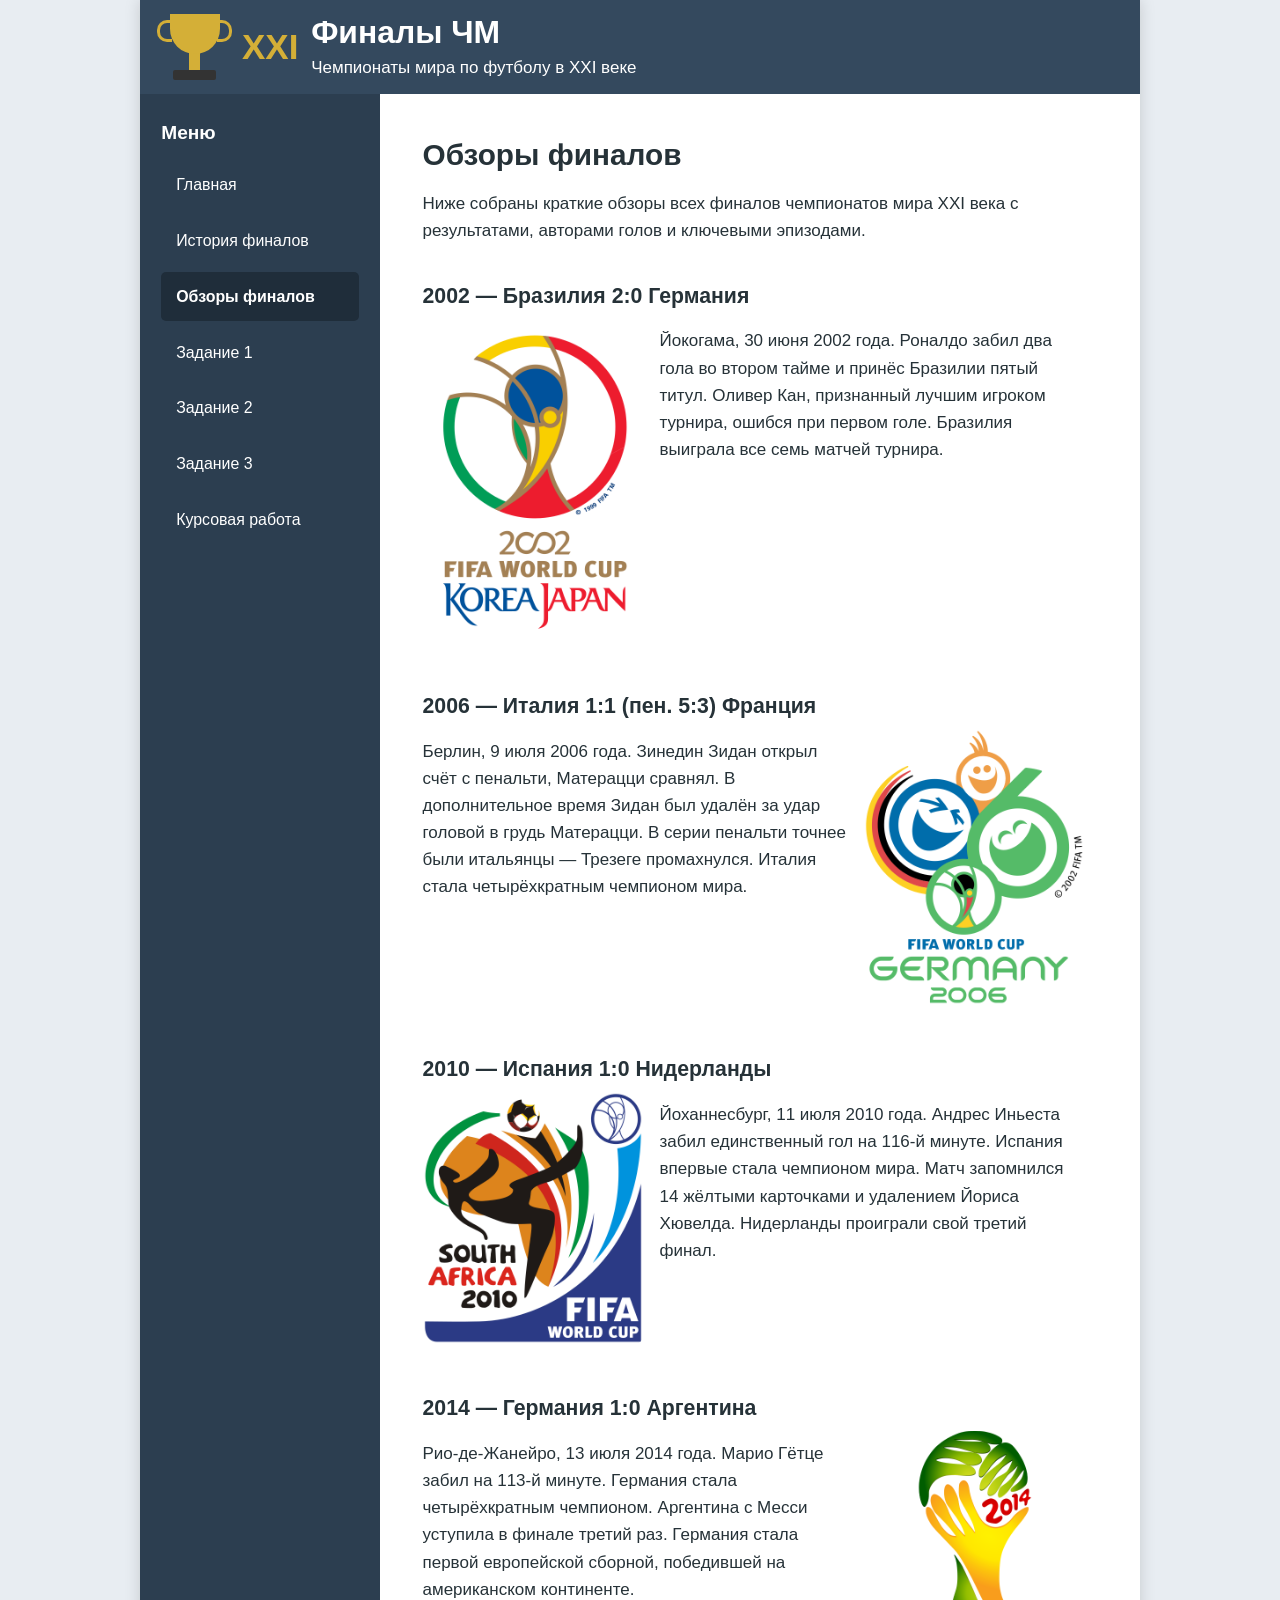
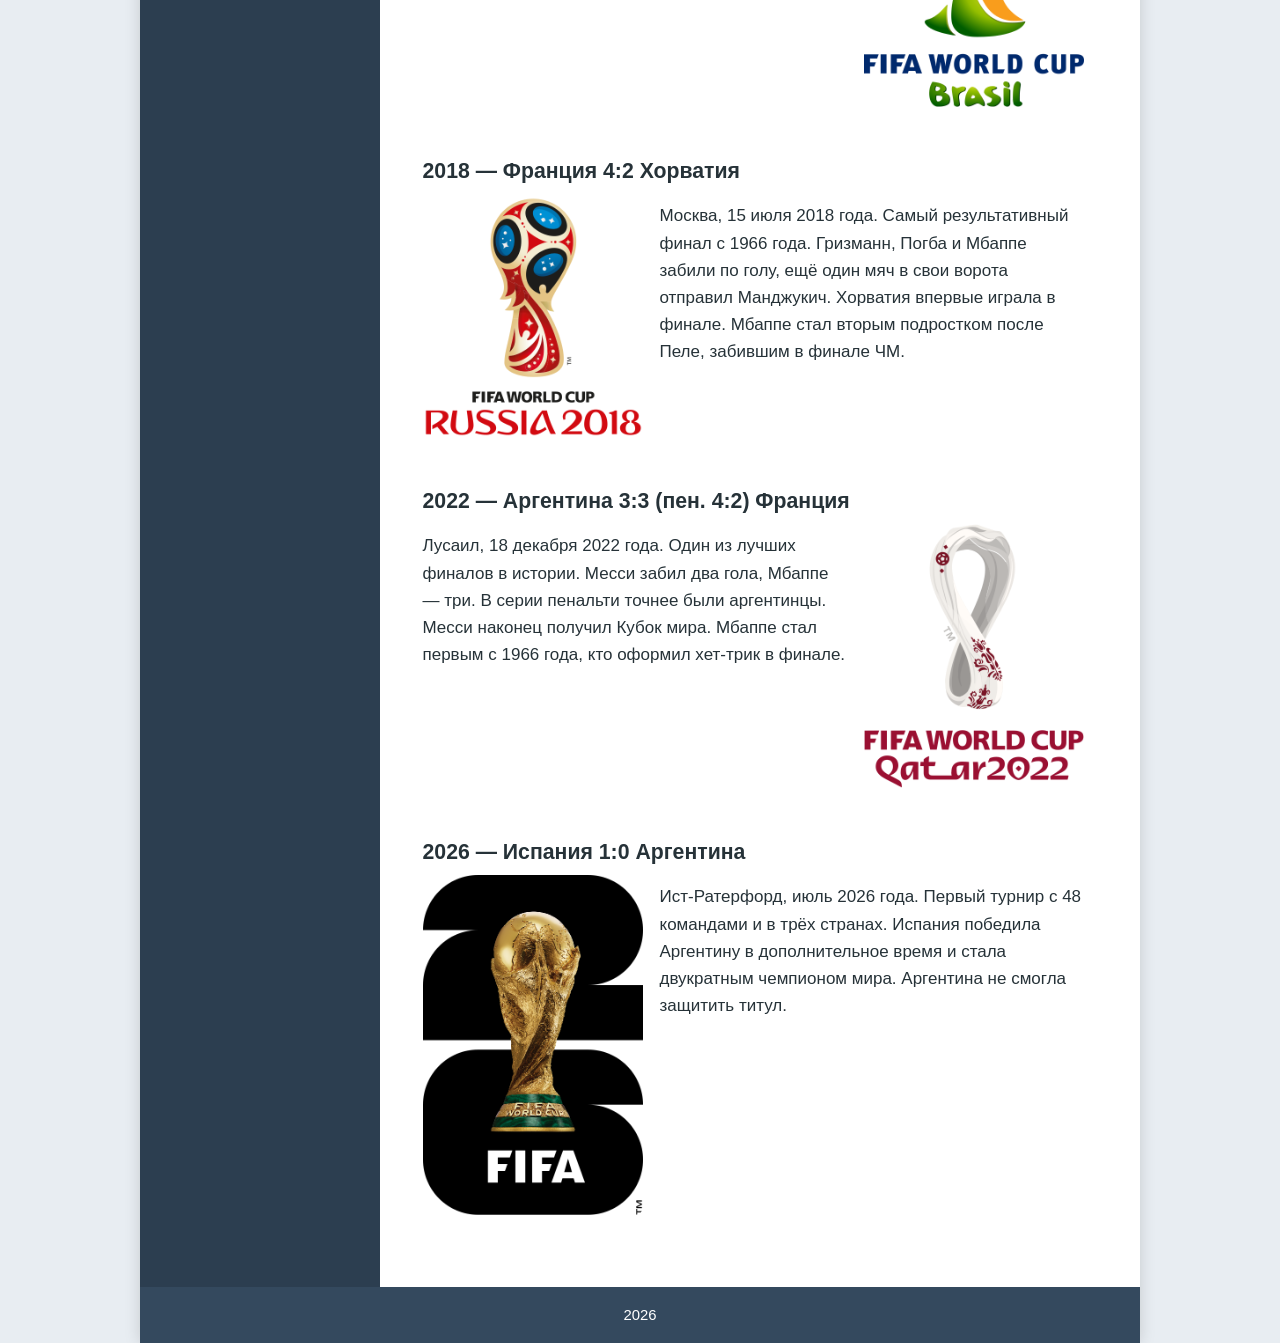
==== commit baf67117: "fix header" ====
--- a/finals.html
+++ b/finals.html
@@ -10,6 +10,12 @@
 <body>
 <div id="container">
     <header id="header">
+        <button class="menu-toggle" type="button">
+            <span class="menu-toggle__bar"></span>
+            <span class="menu-toggle__bar"></span>
+            <span class="menu-toggle__bar"></span>
+        </button>
+
         <div class="football-logo">
             <div class="trophy">
                 <div class="cup"></div>
--- a/css/style.css
+++ b/css/style.css
@@ -35,10 +35,7 @@
 }
 
 #header {
-    width: auto;
-    margin-left: calc(50% - 50vw);
-    margin-right: calc(50% - 50vw);
-    padding: 0.75rem max(1rem, calc(50vw - 500px));
+    padding: 0.75rem 1rem;
     display: flex;
     align-items: center;
     gap: 0.75rem;
@@ -187,10 +184,7 @@
 }
 
 #footer {
-    width: auto;
-    margin-left: calc(50% - 50vw);
-    margin-right: calc(50% - 50vw);
-    padding: 1rem max(1rem, calc(50vw - 500px));
+    padding: 1rem;
     display: flex;
     align-items: center;
     justify-content: center;
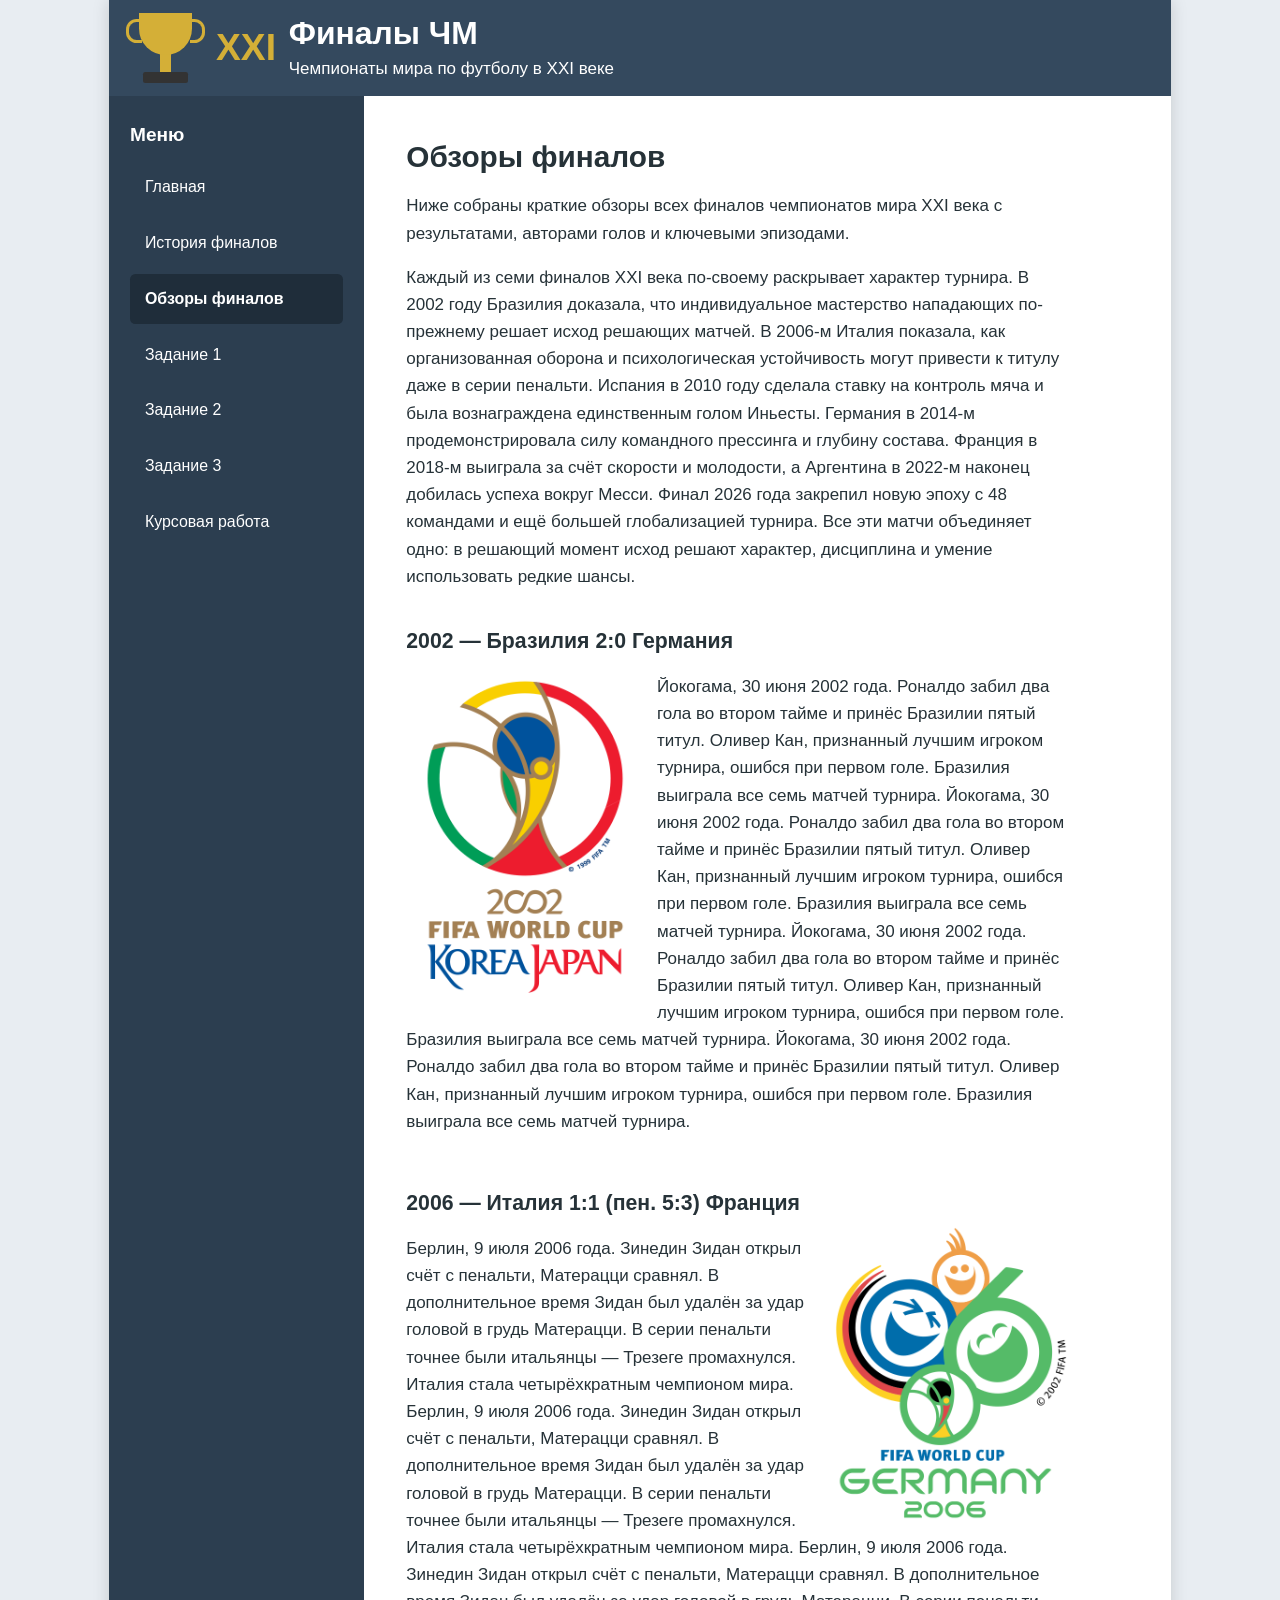
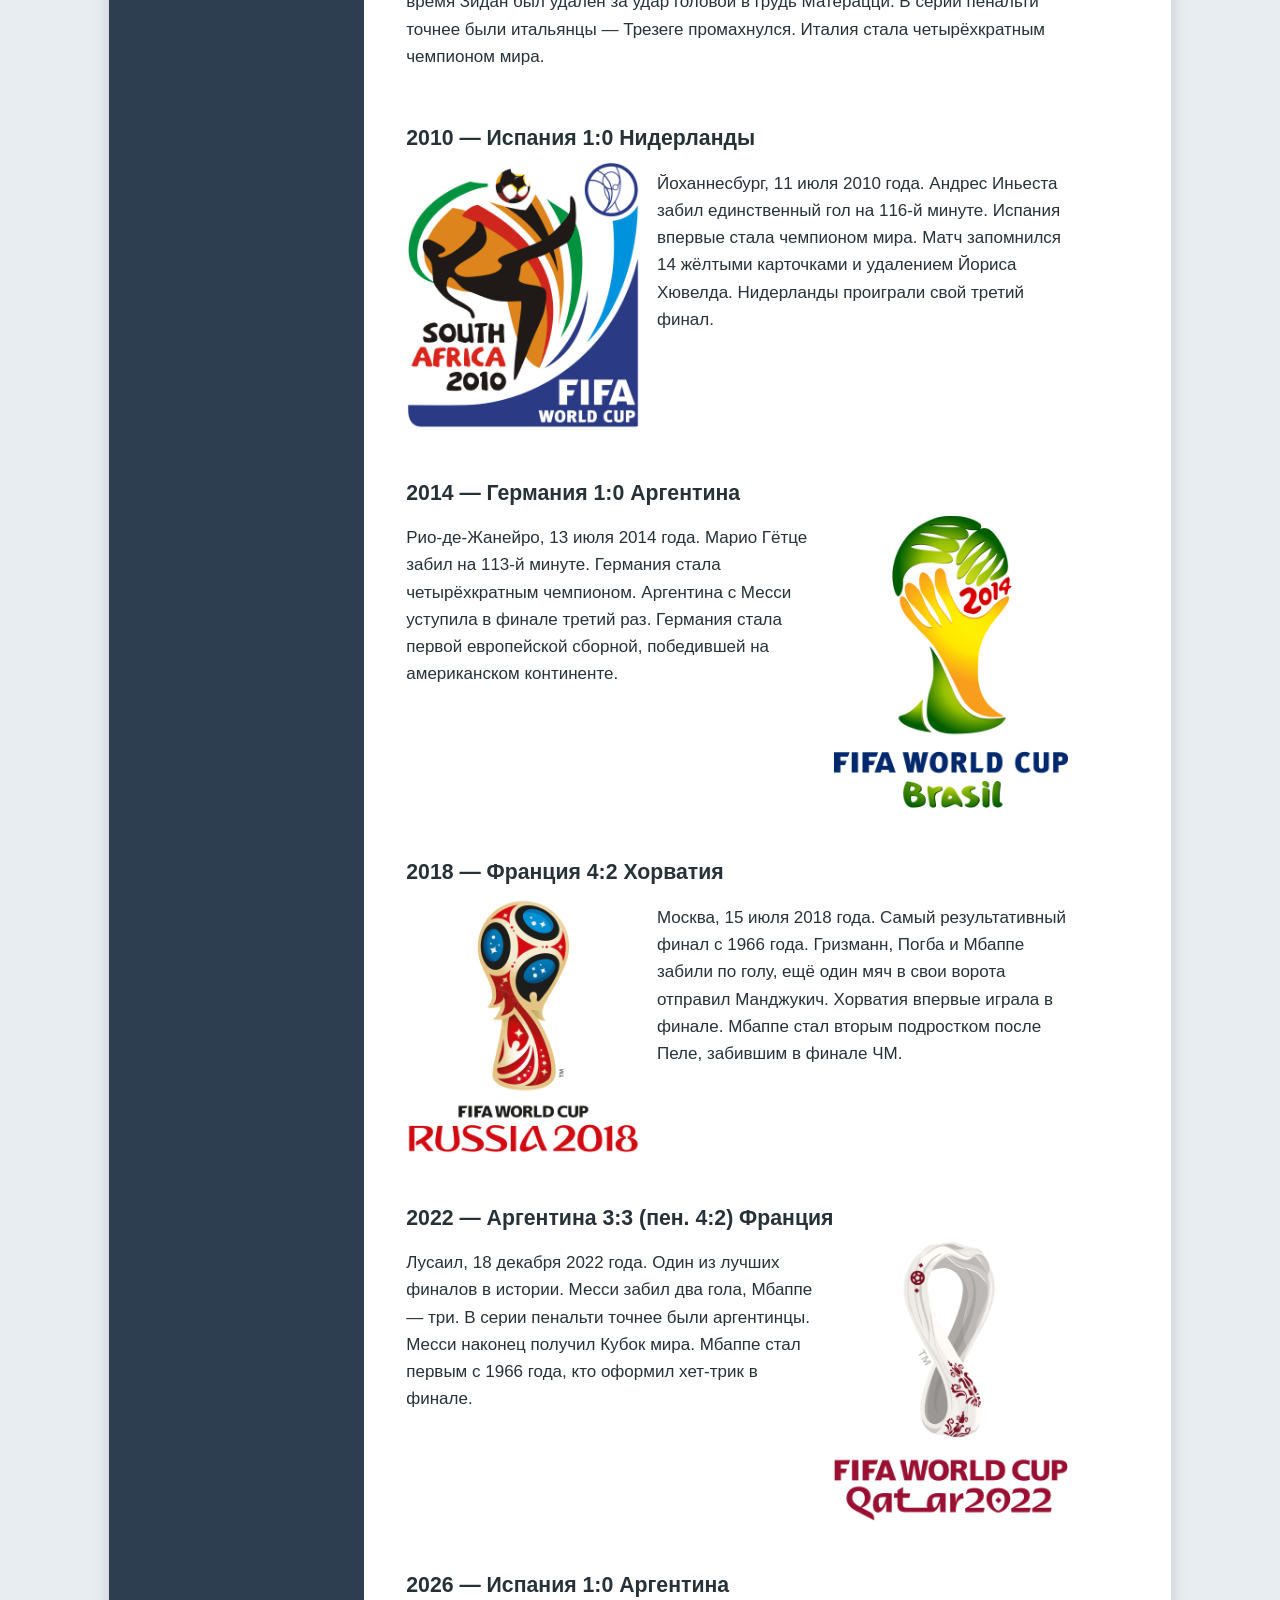
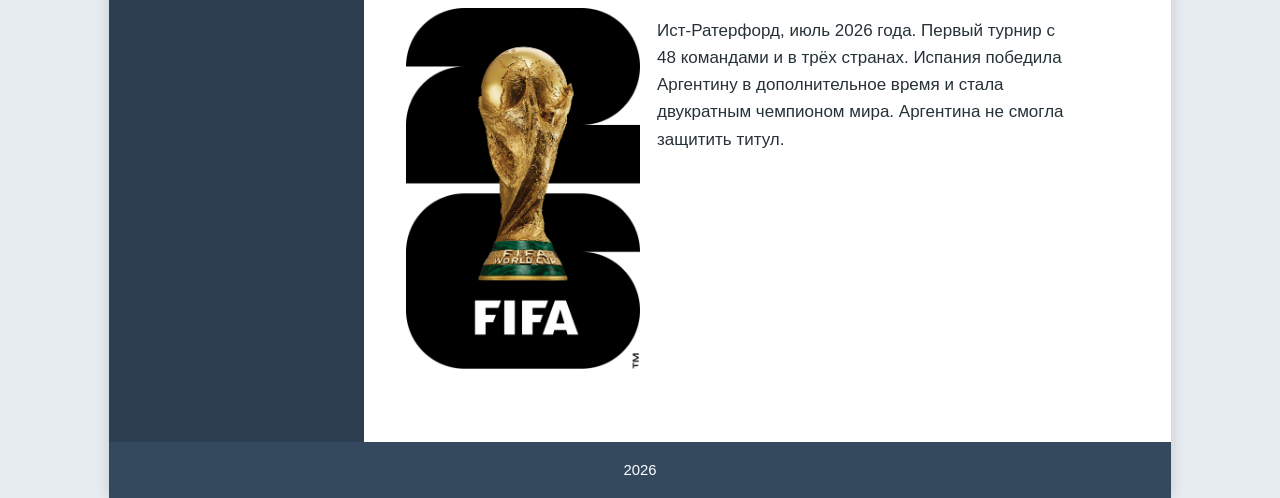
==== commit ebf6892f: "add text" ====
--- a/finals.html
+++ b/finals.html
@@ -43,6 +43,23 @@
                     авторами голов и ключевыми эпизодами.
                 </p>
 
+                <p>
+                    Каждый из семи финалов XXI века по-своему раскрывает характер
+                    турнира. В 2002 году Бразилия доказала, что индивидуальное
+                    мастерство нападающих по-прежнему решает исход решающих матчей.
+                    В 2006-м Италия показала, как организованная оборона
+                    и психологическая устойчивость могут привести к титулу даже
+                    в серии пенальти. Испания в 2010 году сделала ставку на контроль
+                    мяча и была вознаграждена единственным голом Иньесты. Германия
+                    в 2014-м продемонстрировала силу командного прессинга и глубину
+                    состава. Франция в 2018-м выиграла за счёт скорости и молодости,
+                    а Аргентина в 2022-м наконец добилась успеха вокруг Месси.
+                    Финал 2026 года закрепил новую эпоху с 48 командами и ещё большей
+                    глобализацией турнира. Все эти матчи объединяет одно: в решающий
+                    момент исход решают характер, дисциплина и умение использовать
+                    редкие шансы.
+                </p>
+
                 <section>
                     <h3>2002 — Бразилия 2:0 Германия</h3>
                     <img src="images/2002.jpg" alt="ЧМ-2002" class="article-img" loading="lazy">
@@ -52,6 +69,9 @@
                         пятый титул. Оливер Кан, признанный лучшим
                         игроком турнира, ошибся при первом голе.
                         Бразилия выиграла все семь матчей турнира.
+                        Йокогама, 30 июня 2002 года. Роналдо забил два гола во втором тайме и принёс Бразилии пятый титул. Оливер Кан, признанный лучшим игроком турнира, ошибся при первом голе. Бразилия выиграла все семь матчей турнира.
+                        Йокогама, 30 июня 2002 года. Роналдо забил два гола во втором тайме и принёс Бразилии пятый титул. Оливер Кан, признанный лучшим игроком турнира, ошибся при первом голе. Бразилия выиграла все семь матчей турнира.
+                        Йокогама, 30 июня 2002 года. Роналдо забил два гола во втором тайме и принёс Бразилии пятый титул. Оливер Кан, признанный лучшим игроком турнира, ошибся при первом голе. Бразилия выиграла все семь матчей турнира.
                     </p>
                 </section>
 
@@ -66,6 +86,8 @@
                         пенальти точнее были итальянцы — Трезеге
                         промахнулся. Италия стала четырёхкратным
                         чемпионом мира.
+                        Берлин, 9 июля 2006 года. Зинедин Зидан открыл счёт с пенальти, Матерацци сравнял. В дополнительное время Зидан был удалён за удар головой в грудь Матерацци. В серии пенальти точнее были итальянцы — Трезеге промахнулся. Италия стала четырёхкратным чемпионом мира.
+                        Берлин, 9 июля 2006 года. Зинедин Зидан открыл счёт с пенальти, Матерацци сравнял. В дополнительное время Зидан был удалён за удар головой в грудь Матерацци. В серии пенальти точнее были итальянцы — Трезеге промахнулся. Италия стала четырёхкратным чемпионом мира.
                     </p>
                 </section>
 
--- a/css/style.css
+++ b/css/style.css
@@ -25,13 +25,14 @@
 
 #container {
     width: 100%;
-    max-width: 1000px;
+    max-width: 62.5rem;
     margin: 0 auto;
     min-height: 100vh;
+    min-height: 100dvh;
     display: flex;
     flex-direction: column;
     background-color: #ffffff;
-    box-shadow: 0 0 15px rgba(0, 0, 0, 0.15);
+    box-shadow: 0 0 0.9375rem rgba(0, 0, 0, 0.15);
 }
 
 #header {
@@ -65,7 +66,7 @@
     padding: 0;
     background: transparent;
     border: 0;
-    border-radius: 4px;
+    border-radius: 0.25rem;
     color: #ffffff;
     cursor: pointer;
     flex-shrink: 0;
@@ -75,16 +76,16 @@
 
 .menu-toggle__bar {
     display: block;
-    width: 22px;
-    height: 2px;
+    width: 1.375rem;
+    height: 0.125rem;
     background: currentColor;
-    margin: 3px 0;
+    margin: 0.1875rem 0;
     transition: transform 0.2s ease, opacity 0.2s ease;
 }
 
-body.menu-open .menu-toggle__bar:nth-child(1) { transform: translateY(5px) rotate(45deg); }
+body.menu-open .menu-toggle__bar:nth-child(1) { transform: translateY(0.3125rem) rotate(45deg); }
 body.menu-open .menu-toggle__bar:nth-child(2) { opacity: 0; }
-body.menu-open .menu-toggle__bar:nth-child(3) { transform: translateY(-5px) rotate(-45deg); }
+body.menu-open .menu-toggle__bar:nth-child(3) { transform: translateY(-0.3125rem) rotate(-45deg); }
 
 .menu-backdrop {
     display: none;
@@ -128,7 +129,7 @@
     padding: 0.75rem 0.875rem;
     color: #ffffff;
     text-decoration: none;
-    border-radius: 5px;
+    border-radius: 0.3125rem;
     font-size: 0.9375rem;
 }
 
@@ -151,6 +152,7 @@
 #content section { display: flow-root; margin-bottom: 1rem; }
 
 #content h2 {
+    clear: both;
     margin-top: 1.5rem;
     margin-bottom: 0.75rem;
     font-size: clamp(1.25rem, 1.2vw + 1rem, 1.75rem);
@@ -160,6 +162,7 @@
 #content h2:first-child { margin-top: 0; }
 
 #content h3 {
+    clear: both;
     margin-top: 1.25rem;
     margin-bottom: 0.5rem;
     font-size: clamp(1.0625rem, 0.8vw + 0.9rem, 1.25rem);
@@ -172,10 +175,10 @@
     float: none;
     display: block;
     width: 100%;
-    max-width: 320px;
+    max-width: 20rem;
     height: auto;
     margin: 0 auto 1rem;
-    border-radius: 8px;
+    border-radius: 0.5rem;
 }
 
 .article-img.right {
@@ -195,7 +198,41 @@
 
 #footer p { margin: 0; }
 
-@media (max-width: 899px) {
+@media (max-width: 25em) {
+    .header-text p { display: none; }
+}
+
+@media (min-width: 37.5em) {
+    #header { flex-wrap: nowrap; }
+    #content { padding: 1.5rem 2rem; }
+    #menu { padding: 1.25rem 1.5rem; }
+
+    .article-img {
+        float: left;
+        width: auto;
+        max-width: 13.75rem;
+        margin: 0 1rem 0.75rem 0;
+    }
+
+    .article-img.right {
+        float: right;
+        margin: 0 0 0.75rem 1rem;
+    }
+}
+
+@media (min-width: 56.25em) {
+    #layout { grid-template-columns: 15rem 1fr; }
+    #menu { padding: 1.5rem 1.25rem; }
+    #content { padding: 2rem; }
+    #content article { max-width: 70ch; }
+}
+
+@media (min-width: 75em) {
+    #content { padding: 2.5rem; }
+    html { font-size: 106.25%; }
+}
+
+@media (max-width: 56.1875em) {
     .menu-toggle { display: inline-flex; }
 
     #menu {
@@ -203,14 +240,14 @@
         top: 0;
         left: 0;
         bottom: 0;
-        width: min(320px, 85vw);
+        width: min(20rem, 85vw);
         padding: 1rem;
         overflow-y: auto;
         z-index: 100;
         transform: translateX(-100%);
         visibility: hidden;
         transition: transform 0.25s ease, visibility 0s 0.25s;
-        box-shadow: 2px 0 12px rgba(0, 0, 0, 0.2);
+        box-shadow: 0.125rem 0 0.75rem rgba(0, 0, 0, 0.2);
     }
 
     #menu.open {
@@ -225,32 +262,11 @@
     #menu a { white-space: normal; }
 }
 
-@media (min-width: 600px) {
-    #header { flex-wrap: nowrap; }
-    #content { padding: 1.5rem 2rem; }
-    #menu { padding: 1.25rem 1.5rem; }
-
-    .article-img {
-        float: left;
-        width: auto;
-        max-width: 220px;
-        margin: 0 1rem 0.75rem 0;
-    }
-
-    .article-img.right {
-        float: right;
-        margin: 0 0 0.75rem 1rem;
-    }
-}
-
-@media (min-width: 900px) {
-    #layout { grid-template-columns: 240px 1fr; }
-    #menu { padding: 1.5rem 1.25rem; }
-    #content { padding: 2rem; }
-    #content article { max-width: 70ch; }
-}
-
-@media (min-width: 1200px) {
-    #content { padding: 2.5rem; }
-    html { font-size: 106.25%; }
+@media (prefers-reduced-motion: reduce) {
+    *, *::before, *::after {
+        transition-duration: 0.01ms !important;
+        animation-duration: 0.01ms !important;
+        animation-iteration-count: 1 !important;
+        scroll-behavior: auto !important;
+    }
 }
--- a/css/logo-football.css
+++ b/css/logo-football.css
@@ -1,5 +1,5 @@
 .football-logo {
-    font-size: 5px;
+    font-size: 0.3125rem;
     display: inline-flex;
     align-items: center;
     gap: 2em;
@@ -70,8 +70,8 @@
     line-height: 1;
 }
 
-@media (max-width: 400px) {
+@media (max-width: 25em) {
     .football-logo {
-        font-size: 3px;
+        font-size: 0.1875rem;
     }
 }
